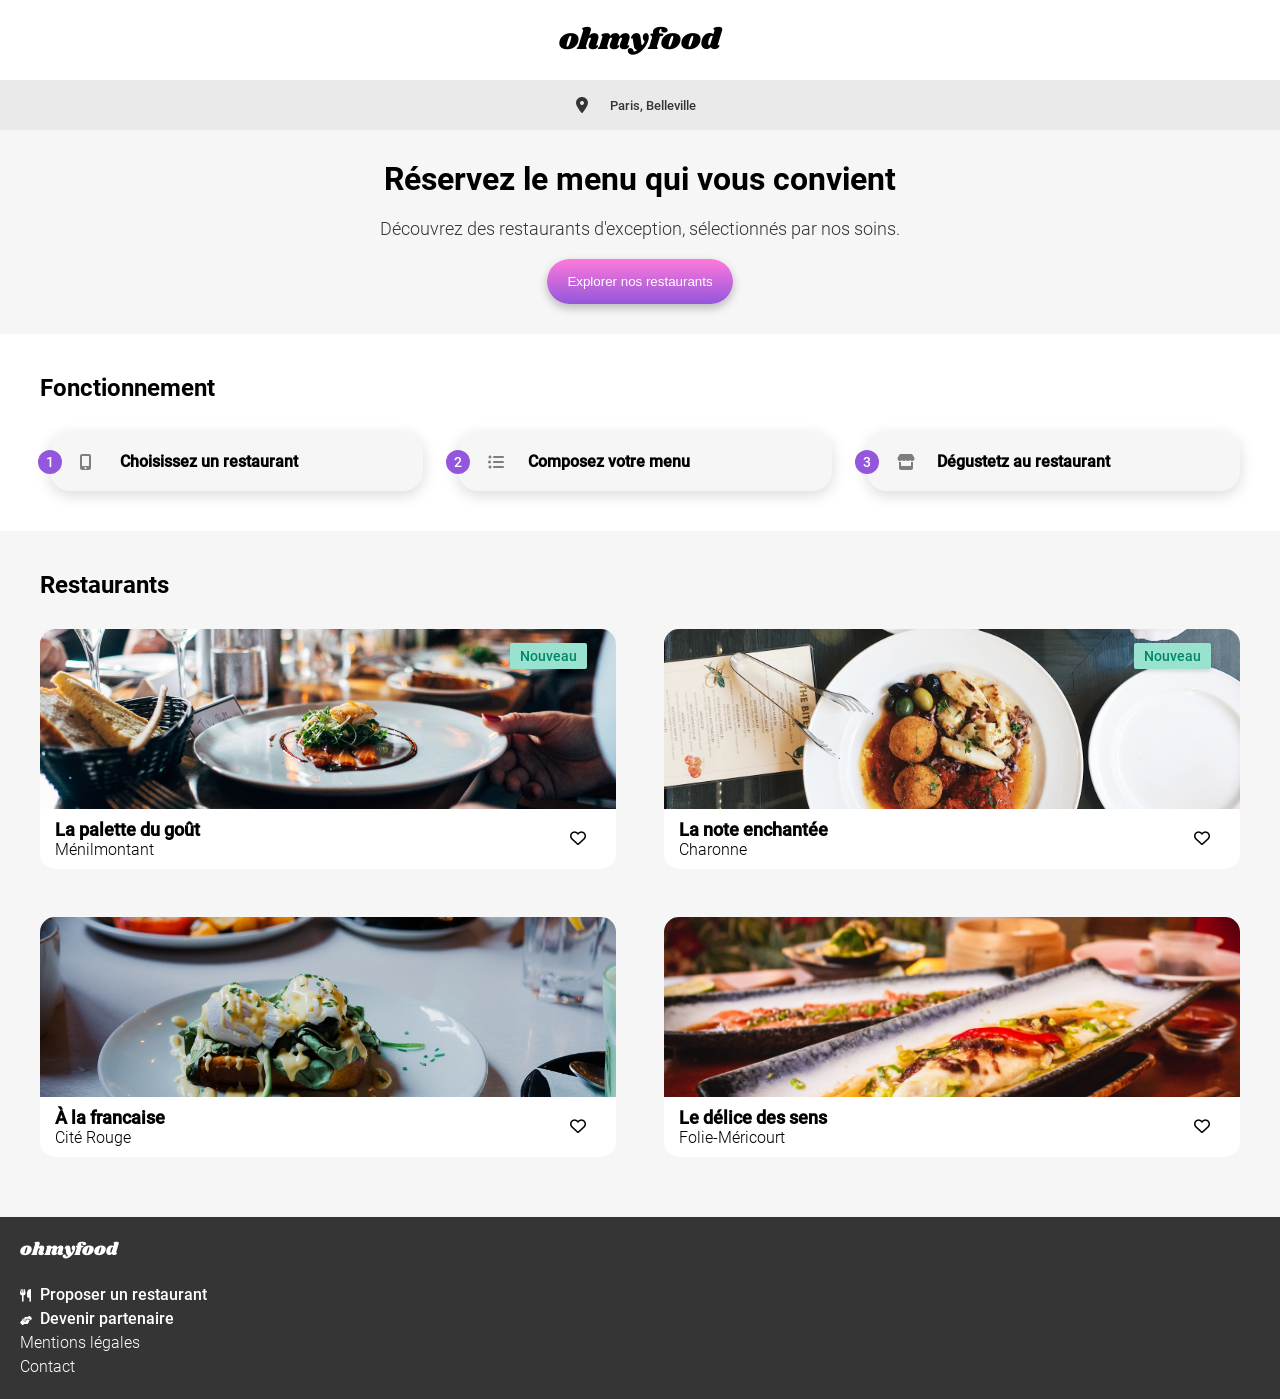
==== index.html @ 7be1683e "repository dedier projet 3" ====
<!DOCTYPE html>
<html lang="fr">
  <head>
    <meta charset="UTF-8" />
    <meta name="viewport" content="width=device-width, initial-scale=1.0" />
    <title>ohmyfood</title>

    <link rel="stylesheet" href="./assets/styles/styles.css" />

    <link
      rel="stylesheet"
      href="https://cdnjs.cloudflare.com/ajax/libs/font-awesome/6.4.0/css/all.min.css"
      integrity="sha512-iecdLmaskl7CVkqkXNQ/ZH/XLlvWZOJyj7Yy7tcenmpD1ypASozpmT/E0iPtmFIB46ZmdtAc9eNBvH0H/ZpiBw=="
      crossorigin="anonymous"
      referrerpolicy="no-referrer"
    />
  </head>
  <body>
    <header>
      <div class="logo-container">
        <h1>ohmyfood</h1>
      </div>
      <div class="location-container">
        <i class="fa-solid fa-location-dot"></i>
        <input type="text" id="location" placeholder="Paris, Belleville" />
      </div>
    </header>
    <main>
      <section class="intro">
        <h2>Réservez le menu qui vous convient</h2>
        <p>
          Découvrez des restaurants d'exception, sélectionnés par nos soins.
        </p>
        <button>Explorer nos restaurants</button>
      </section>
      <section class="functioning">
        <h2>Fonctionnement</h2>
        <div class="steps">
          <div class="step-1 step">
            <span>1</span>
            <i class="fa-solid fa-mobile-screen-button"></i>
            <h3>Choisissez un restaurant</h3>
          </div>
          <div class="step-2 step">
            <span>2</span>
            <i class="fa-solid fa-list-ul"></i>
            <h3>Composez votre menu</h3>
          </div>
          <div class="step-1 step">
            <span>3</span>
            <i class="fa-solid fa-store"></i>
            <h3>Dégustetz au restaurant</h3>
          </div>
        </div>
      </section>
      <section class="restaurants">
        <h2>Restaurants</h2>
        <div class="cards-container">
          <a href="./pages/La palette du goût.html">
            <div class="card card-1">
              <div class="img-container">
                <div class="new">Nouveau</div>
              </div>
              <div class="content">
                <div class="content-txt">
                  <h3 class="restaurant-name">La palette du goût</h3>
                  <p class="restaurant-location">Ménilmontant</p>
                </div>
                <div class="like"><i class="fa-regular fa-heart"></i></div>
              </div>
            </div>
          </a>
          <a href="./pages/La note enchantée.html">
            <div class="card card-2">
              <div class="img-container">
                <div class="new">Nouveau</div>
              </div>
              <div class="content">
                <div class="content-txt">
                  <h3 class="restaurant-name">La note enchantée</h3>
                  <p class="restaurant-location">Charonne</p>
                </div>
                <div class="like"><i class="fa-regular fa-heart"></i></div>
              </div>
            </div>
          </a>
          <a href="./pages/À la française.html">
            <div class="card card-3">
              <div class="img-container"></div>
              <div class="content">
                <div class="content-txt">
                  <h3 class="restaurant-name">À la francaise</h3>
                  <p class="restaurant-location">Cité Rouge</p>
                </div>
                <div class="like"><i class="fa-regular fa-heart"></i></div>
              </div>
            </div>
          </a>
          <a href="./pages/Le délice des sens.html">
            <div class="card card-4">
              <div class="img-container"></div>
              <div class="content">
                <div class="content-txt">
                  <h3 class="restaurant-name">Le délice des sens</h3>
                  <p class="restaurant-location">Folie-Méricourt</p>
                </div>
                <div class="like"><i class="fa-regular fa-heart"></i></div>
              </div>
            </div>
          </a>
        </div>
      </section>
    </main>
    <footer>
      <h2>ohmyfood</h2>
      <ul>
        <li>
          <a href="#"
            ><i class="fa-solid fa-utensils"></i>Proposer un restaurant</a
          >
        </li>
        <li>
          <a href="#"
            ><i class="fa-solid fa-handshake-angle"></i>Devenir partenaire</a
          >
        </li>
        <li><a href="#">Mentions légales</a></li>
        <li>
          <a href="#mailto:ohmyfood@hotmail.fr">Contact</a>
        </li>
      </ul>
    </footer>
  </body>
</html>
---- assets/styles/styles.css ----
@font-face {
  font-family: "RobotoLight";
  src: url("../fonts/Roboto/Roboto-Light.ttf");
}
@font-face {
  font-family: "RobotoMedium";
  src: url("../fonts/Roboto/Roboto-Medium.ttf");
}
@font-face {
  font-family: "RobotoBold";
  src: url("../fonts/Roboto/Roboto-Bold.ttf");
}
@font-face {
  font-family: "Shrikhand";
  src: url("../fonts/Shrikhand/Shrikhand-Regular.ttf");
}
* {
  margin: 0;
  padding: 0;
  box-sizing: border-box;
  list-style: none;
  text-decoration: none;
  color: black;
}
* h1 {
  font-family: "Shrikhand", sans-serif;
  font-size: 1.875rem;
  font-weight: 400;
}
* h2 {
  font-family: "RobotoBold", sans-serif;
  font-size: 1.5rem;
}
* h3 {
  font-family: "RobotoMedium", sans-serif;
  font-size: 1.125rem;
}
* p {
  font-family: "RobotoLight", sans-serif;
}

button {
  cursor: pointer;
  color: white;
  background: rgb(147, 86, 220);
  background: linear-gradient(0deg, rgb(147, 86, 220) 0%, rgb(255, 121, 218) 100%);
  padding: 15px 20px;
  border: none;
  border-radius: 25px;
  box-shadow: 0 4px 10px 0 rgba(0, 0, 0, 0.25);
}

.card {
  background: white;
  border-radius: 15px;
  height: 240px;
  margin-bottom: 20px;
}
.card .img-container {
  position: relative;
  height: 75%;
  border-radius: 15px 15px 0 0;
}
.card .img-container .new {
  background: #99E2D0;
  color: #008766;
  font-size: 0.875rem;
  box-shadow: 0 2px 4px 0 rgba(0, 0, 0, 0.15);
  width: -moz-fit-content;
  width: fit-content;
  padding: 5px 10px;
  border-radius: 2px;
  font-family: "RobotoMedium", sans-serif;
  position: absolute;
  top: 8%;
  right: 5%;
}
.card .content {
  height: 25%;
  display: flex;
  justify-content: space-between;
  align-items: center;
  padding: 0 30px 0 15px;
}

.card-1 .img-container {
  background: url(./../img/restaurants/jay-wennington-N_Y88TWmGwA-unsplash.jpg) center/cover;
}

.card-2 .img-container {
  background: url(./../img/restaurants/stil-u2Lp8tXIcjw-unsplash.jpg) center/cover;
}

.card-3 .img-container {
  background: url(./../img/restaurants/toa-heftiba-DQKerTsQwi0-unsplash.jpg) center/cover;
}

.card-4 .img-container {
  background: url(./../img/restaurants/louis-hansel-shotsoflouis-qNBGVyOCY8Q-unsplash.jpg) center/cover;
}

header .logo-container {
  display: flex;
  justify-content: center;
  align-items: center;
  height: 63px;
}
@media screen and (min-width: 770px) {
  header .logo-container {
    height: 80px;
  }
}
@media screen and (min-width: 1438px) {
  header .logo-container {
    height: 96px;
  }
}
header .location-container {
  display: flex;
  justify-content: center;
  align-items: center;
  gap: 17px;
  height: 50px;
  background: #EAEAEA;
}
header .location-container i {
  color: #353535;
}
header .location-container input {
  font-family: "RobotoMedium", sans-serif;
  background: none;
  border: none;
  width: 100px;
  padding: 5px;
  color: #353535;
}
header .location-container input::-moz-placeholder {
  color: #353535;
  opacity: 1;
}
header .location-container input::placeholder {
  color: #353535;
  opacity: 1;
}

footer {
  background: #353535;
  padding: 20px;
}
@media screen and (min-width: 1438px) {
  footer {
    position: relative;
    padding: 60px 25px 30px;
  }
}
footer h2 {
  font-family: "Shrikhand", sans-serif;
  font-weight: 400;
  font-size: 1.125rem;
  color: white;
  margin-bottom: 20px;
}
@media screen and (min-width: 1438px) {
  footer h2 {
    position: absolute;
    right: 5%;
  }
}
@media screen and (min-width: 1438px) {
  footer ul {
    display: flex;
    gap: 16px;
    justify-content: center;
    margin-left: 300px;
  }
}
footer ul li {
  line-height: 1.5rem;
}
footer ul li i {
  font-size: 0.8rem;
  color: white;
  width: 20px;
}
footer ul li:nth-child(2) i {
  font-size: 0.6rem;
}
footer ul li a {
  font-family: "RobotoMedium", sans-serif;
  font-size: 1rem;
  color: white;
}
footer ul :nth-child(3) a, footer ul :nth-child(4) a {
  font-family: "RobotoLight", sans-serif;
  font-weight: 400;
}

.intro {
  text-align: center;
  padding: 30px;
  background: #F6F6F6;
}
.intro h2 {
  margin-bottom: 20px;
}
@media screen and (min-width: 770px) {
  .intro h2 {
    font-size: 2rem;
  }
}
@media screen and (min-width: 1438px) {
  .intro h2 {
    font-size: 2.5rem;
  }
}
.intro p {
  margin-bottom: 20px;
  color: #353535;
  font-size: 1.125rem;
}

.functioning {
  padding: 30px;
}
@media screen and (min-width: 770px) {
  .functioning {
    padding: 40px 120px;
  }
}
@media screen and (min-width: 1000px) {
  .functioning {
    padding: 40px;
  }
}
@media screen and (min-width: 1438px) {
  .functioning {
    padding: 50px 180px;
  }
}
.functioning h2 {
  margin-bottom: 30px;
}
.functioning .steps {
  display: flex;
  justify-content: center;
  align-items: center;
  flex-direction: column;
  gap: 25px;
}
@media screen and (min-width: 1000px) {
  .functioning .steps {
    flex-direction: row;
  }
}
@media screen and (min-width: 1438px) {
  .functioning .steps {
    flex-direction: row;
  }
}
.functioning .steps .step {
  display: flex;
  align-items: center;
  background: #F6F6F6;
  border-radius: 20px;
  box-shadow: 0 4px 15px 0 rgba(0, 0, 0, 0.15);
  position: relative;
  width: 100%;
  padding: 20px;
  margin-left: 10px;
}
.functioning .steps .step i {
  color: #7E7E7E;
  width: 40px;
  margin-left: 10px;
}
.functioning .steps .step span {
  position: absolute;
  left: 0px;
  top: 50%;
  transform: translate(-50%, -50%);
  background: #9356DC;
  padding: 10px;
  height: 24px;
  width: 24px;
  border-radius: 50px;
  display: flex;
  justify-content: center;
  align-items: center;
  color: white;
  font-size: 0.886rem;
  font-family: "RobotoMedium", sans-serif;
}
.functioning .steps .step h3 {
  font-size: 1rem;
}

.restaurants {
  padding: 50px 20px;
  background: #F6F6F6;
}
@media screen and (min-width: 770px) {
  .restaurants {
    padding: 50px 120px;
  }
}
@media screen and (min-width: 1000px) {
  .restaurants {
    padding: 40px;
  }
}
@media screen and (min-width: 1438px) {
  .restaurants {
    padding: 50px 180px 14px;
  }
}
.restaurants h2 {
  margin-bottom: 30px;
}
.restaurants .cards-container {
  display: flex;
  justify-content: center;
  align-items: center;
  flex-direction: column;
}
@media screen and (min-width: 770px) {
  .restaurants .cards-container {
    flex-direction: row;
    flex-wrap: wrap;
    gap: 28px;
    justify-content: space-between;
  }
}
@media screen and (min-width: 1438px) {
  .restaurants .cards-container {
    flex-direction: row;
    flex-wrap: wrap;
    gap: 28px;
    justify-content: space-between;
  }
}
.restaurants .cards-container a {
  width: 100%;
}
@media screen and (min-width: 1000px) {
  .restaurants .cards-container a {
    width: 48%;
  }
}
header .logo-container {
  position: relative;
}
header .logo-container .go-back {
  height: 100%;
  width: 70px;
  position: absolute;
  top: 0;
  left: 0;
  display: flex;
  justify-content: center;
  align-items: center;
  font-size: 1.5rem;
}
header .img-container {
  height: 30vh;
  width: 100%;
}
header .img-container .img-palette {
  background: url(./../img/restaurants/jay-wennington-N_Y88TWmGwA-unsplash.jpg) center/cover;
  width: 100%;
  height: 40vh;
}
header .img-container .img-delice {
  background: url(./../img/restaurants/louis-hansel-shotsoflouis-qNBGVyOCY8Q-unsplash.jpg) center/cover;
  width: 100%;
  height: 40vh;
}
header .img-container .img-note {
  background: url(./../img/restaurants/stil-u2Lp8tXIcjw-unsplash.jpg) center/cover;
  width: 100%;
  height: 40vh;
}
header .img-container .img-francaise {
  background: url(./../img/restaurants/toa-heftiba-DQKerTsQwi0-unsplash.jpg) center/cover;
  width: 100%;
  height: 40vh;
}

.menu {
  max-width: 1055px;
  margin: 0 auto;
  background: #EAEAEA;
  border-radius: 40px 40px 0 0;
  padding: 30px 10px;
  display: flex;
  flex-direction: column;
  align-items: center;
}
.menu .restaurant-name {
  display: flex;
  align-items: center;
  justify-content: space-between;
  padding-right: 30px;
  width: 100%;
  gap: 30px;
}
@media screen and (min-width: 766px) {
  .menu .restaurant-name {
    justify-content: center;
  }
}
.menu .restaurant-name h2 {
  font-family: "Shrikhand", sans-serif;
  font-weight: 400;
  font-size: 1.75rem;
}
.menu .restaurant-name i {
  font-size: 1.5rem;
}
.menu .starters, .menu .dishes, .menu .desserts {
  width: 100%;
  max-width: 634px;
  margin: 0 auto;
}
.menu .starters h4, .menu .dishes h4, .menu .desserts h4 {
  font-family: "RobotoLight", sans-serif;
  font-weight: 300;
  position: relative;
  margin: 30px 0 20px;
  text-transform: uppercase;
}
.menu .starters h4::after, .menu .dishes h4::after, .menu .desserts h4::after {
  content: "";
  position: absolute;
  height: 3px;
  width: 40px;
  background: #99E2D0;
  bottom: -10px;
  left: 0;
  z-index: 1000;
}
.menu .starters .meal, .menu .dishes .meal, .menu .desserts .meal {
  padding: 10px;
  border-radius: 15px;
  color: white;
  box-shadow: 0 4px 15px 0 rgba(0, 0, 0, 0.1);
  position: relative;
  line-height: 1.5rem;
  margin-bottom: 10px;
}
.menu .starters .meal h3, .menu .dishes .meal h3, .menu .desserts .meal h3 {
  font-weight: 500;
}
.menu .starters .meal p, .menu .dishes .meal p, .menu .desserts .meal p {
  font-size: 15px;
}
.menu .starters .meal span, .menu .dishes .meal span, .menu .desserts .meal span {
  position: absolute;
  right: 5%;
  bottom: 15%;
  font-weight: 700;
  font-family: "RobotoMedium", sans-serif;
  font-size: 15px;
}
.menu button {
  margin-top: 20px;
  padding: 15px 45px;
}/*# sourceMappingURL=styles.css.map */
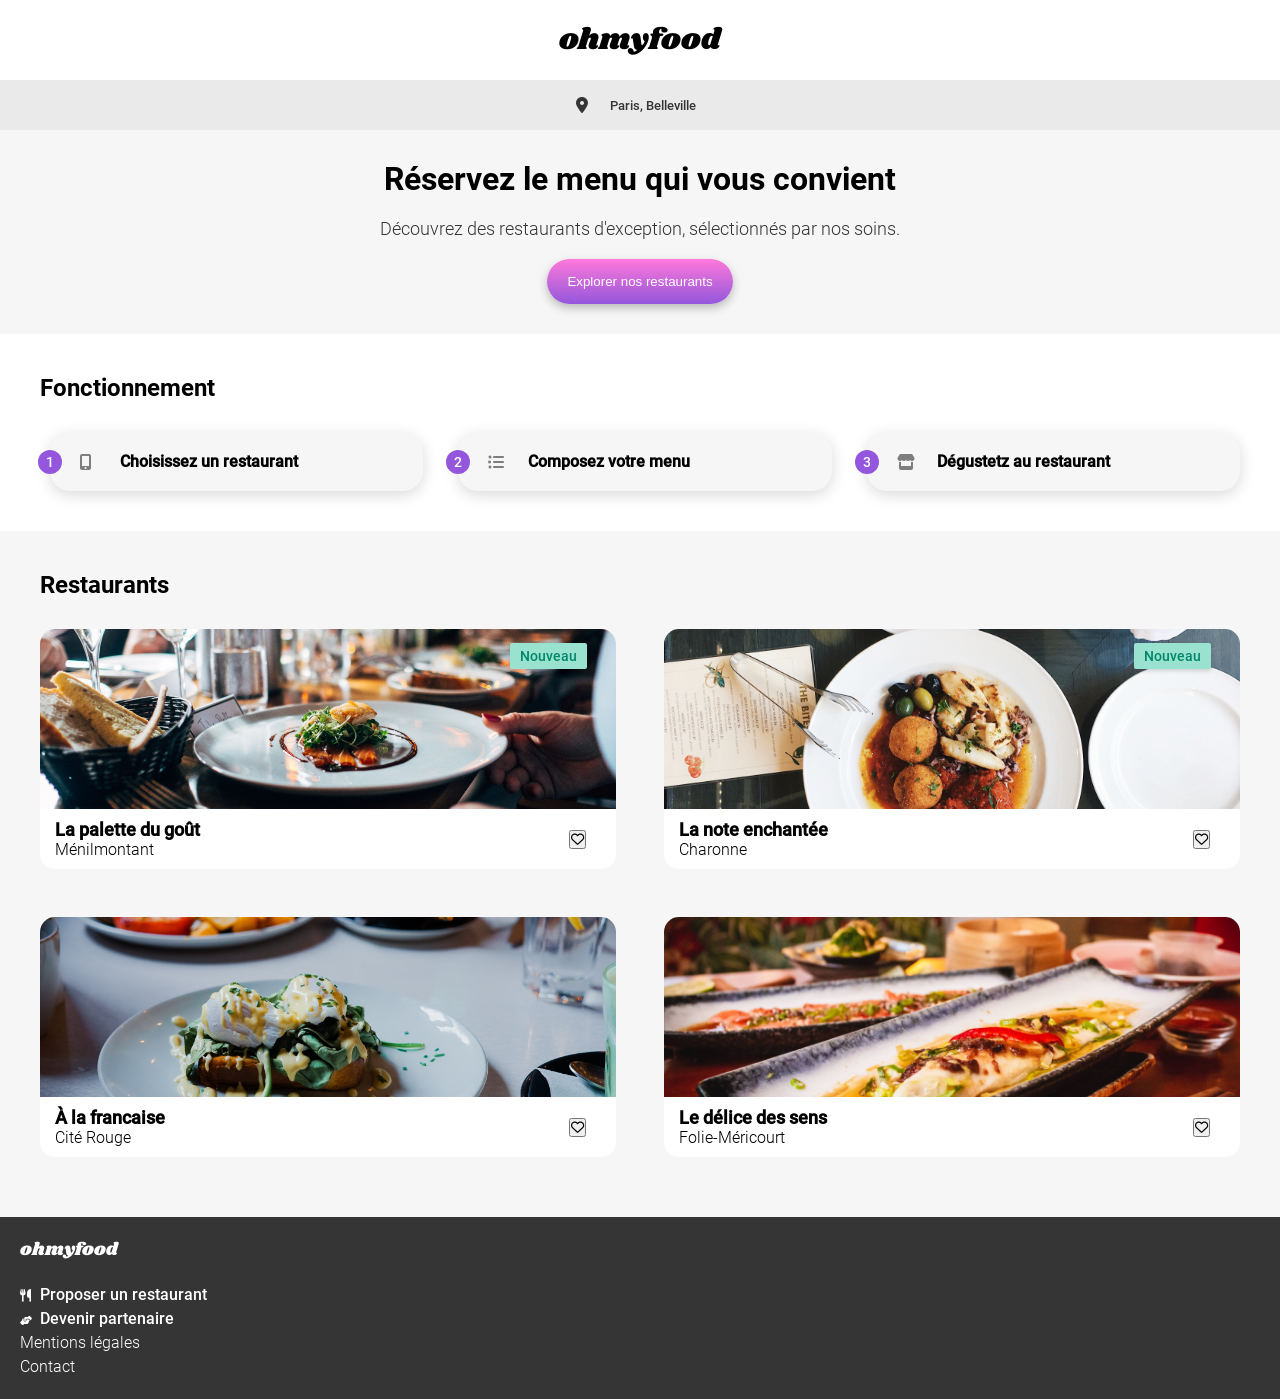
==== commit 32497117: "modif buttons pas fini" ====
--- a/index.html
+++ b/index.html
@@ -31,7 +31,7 @@
         <p>
           Découvrez des restaurants d'exception, sélectionnés par nos soins.
         </p>
-        <button>Explorer nos restaurants</button>
+        <button class="big-button">Explorer nos restaurants</button>
       </section>
       <section class="functioning">
         <h2>Fonctionnement</h2>
@@ -56,35 +56,39 @@
       <section class="restaurants">
         <h2>Restaurants</h2>
         <div class="cards-container">
-          <a href="./pages/La palette du goût.html">
+          <a href="./pages/Lapalettedugoût.html">
             <div class="card card-1">
               <div class="img-container">
-                <div class="new">Nouveau</div>
+                <button class="new">Nouveau</button>
               </div>
               <div class="content">
                 <div class="content-txt">
                   <h3 class="restaurant-name">La palette du goût</h3>
                   <p class="restaurant-location">Ménilmontant</p>
                 </div>
-                <div class="like"><i class="fa-regular fa-heart"></i></div>
+                <button class="like">
+                  <i class="fa-regular fa-heart"></i>
+                </button>
               </div>
             </div>
           </a>
-          <a href="./pages/La note enchantée.html">
+          <a href="./pages/Lanoteenchantée.html">
             <div class="card card-2">
               <div class="img-container">
-                <div class="new">Nouveau</div>
+                <button class="new">Nouveau</button>
               </div>
               <div class="content">
                 <div class="content-txt">
                   <h3 class="restaurant-name">La note enchantée</h3>
                   <p class="restaurant-location">Charonne</p>
                 </div>
-                <div class="like"><i class="fa-regular fa-heart"></i></div>
+                <button class="like">
+                  <i class="fa-regular fa-heart"></i>
+                </button>
               </div>
             </div>
           </a>
-          <a href="./pages/À la française.html">
+          <a href="./pages/Àlafrançaise.html">
             <div class="card card-3">
               <div class="img-container"></div>
               <div class="content">
@@ -92,11 +96,13 @@
                   <h3 class="restaurant-name">À la francaise</h3>
                   <p class="restaurant-location">Cité Rouge</p>
                 </div>
-                <div class="like"><i class="fa-regular fa-heart"></i></div>
+                <button class="like">
+                  <i class="fa-regular fa-heart"></i>
+                </button>
               </div>
             </div>
           </a>
-          <a href="./pages/Le délice des sens.html">
+          <a href="./pages/Ledélicedessens.html">
             <div class="card card-4">
               <div class="img-container"></div>
               <div class="content">
@@ -104,7 +110,9 @@
                   <h3 class="restaurant-name">Le délice des sens</h3>
                   <p class="restaurant-location">Folie-Méricourt</p>
                 </div>
-                <div class="like"><i class="fa-regular fa-heart"></i></div>
+                <button class="like">
+                  <i class="fa-regular fa-heart"></i>
+                </button>
               </div>
             </div>
           </a>
--- a/assets/styles/styles.css
+++ b/assets/styles/styles.css
@@ -39,29 +39,22 @@
   font-family: "RobotoLight", sans-serif;
 }
 
-button {
+.big-button {
   cursor: pointer;
   color: white;
-  background: rgb(147, 86, 220);
   background: linear-gradient(0deg, rgb(147, 86, 220) 0%, rgb(255, 121, 218) 100%);
   padding: 15px 20px;
   border: none;
   border-radius: 25px;
   box-shadow: 0 4px 10px 0 rgba(0, 0, 0, 0.25);
-}
-
-.card {
-  background: white;
-  border-radius: 15px;
-  height: 240px;
-  margin-bottom: 20px;
-}
-.card .img-container {
-  position: relative;
-  height: 75%;
-  border-radius: 15px 15px 0 0;
-}
-.card .img-container .new {
+  transition: 0.2s;
+}
+.big-button:hover {
+  opacity: 0.9;
+  box-shadow: 0px 4px 15px 0px rgba(0, 0, 0, 0.35);
+}
+
+.new {
   background: #99E2D0;
   color: #008766;
   font-size: 0.875rem;
@@ -74,6 +67,19 @@
   position: absolute;
   top: 8%;
   right: 5%;
+  border: none;
+}
+
+.card {
+  background: white;
+  border-radius: 15px;
+  height: 240px;
+  margin-bottom: 20px;
+}
+.card .img-container {
+  position: relative;
+  height: 75%;
+  border-radius: 15px 15px 0 0;
 }
 .card .content {
   height: 25%;
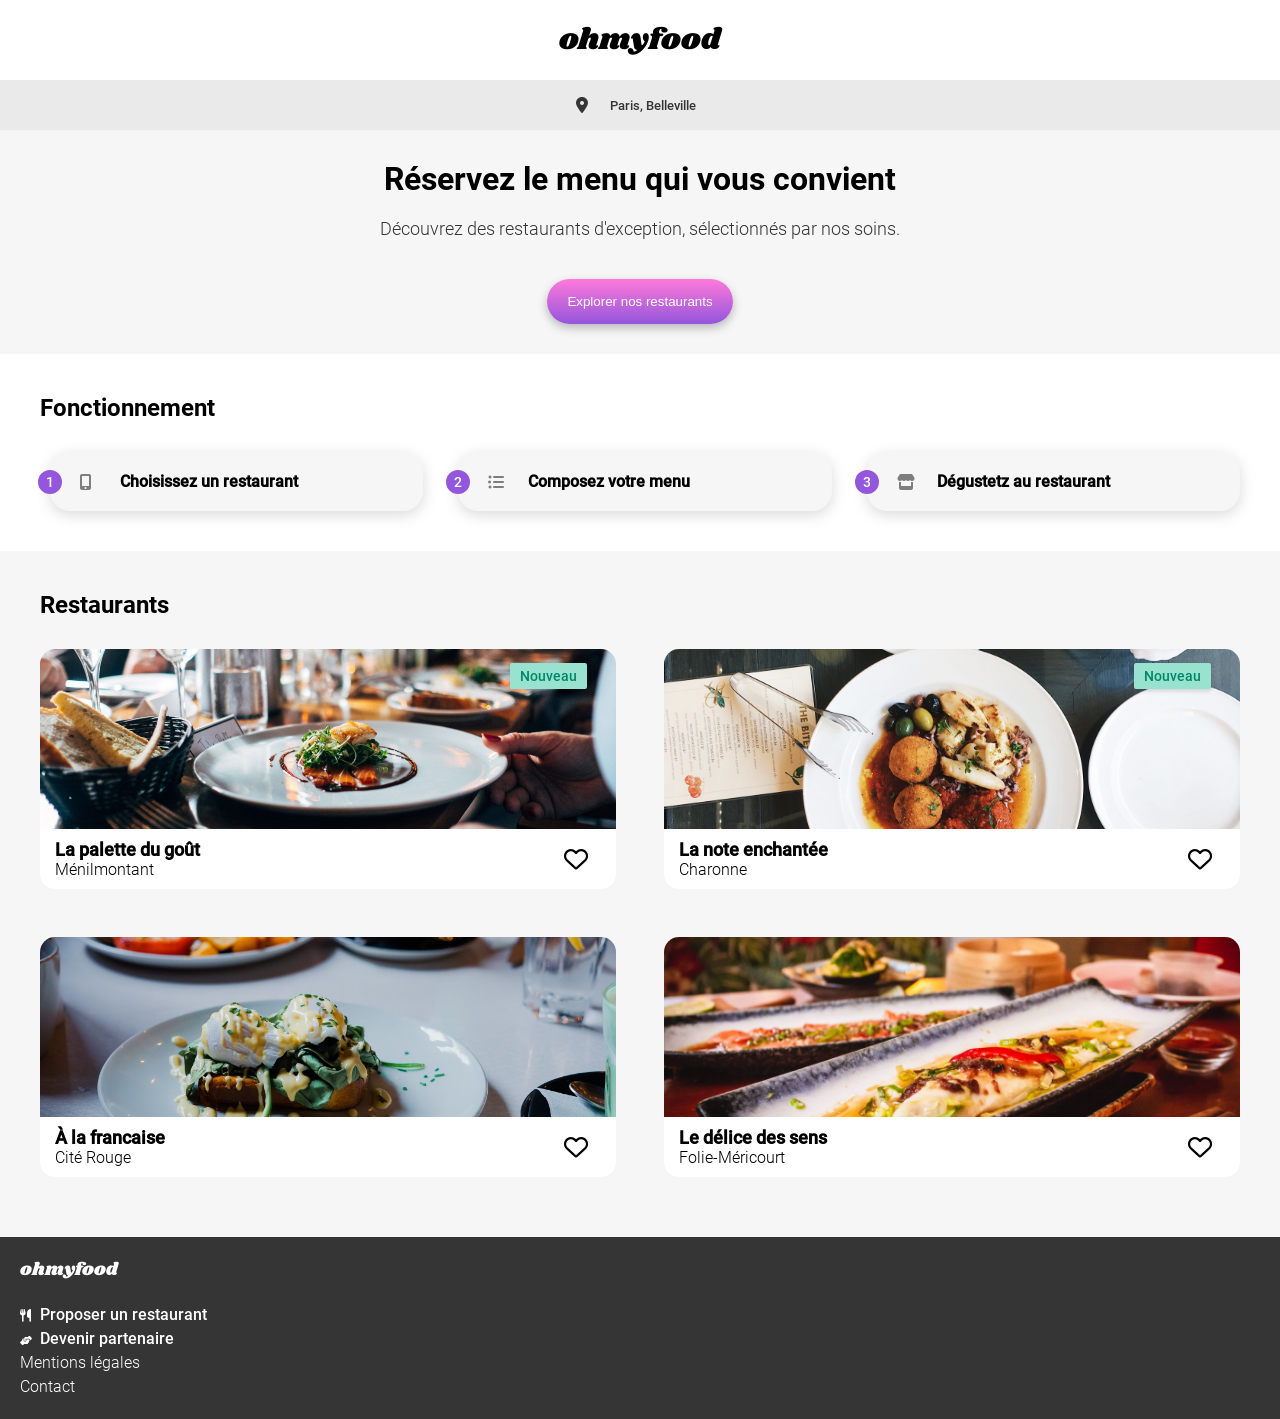
==== commit 4a173c77: "button heart ok" ====
--- a/index.html
+++ b/index.html
@@ -67,7 +67,8 @@
                   <p class="restaurant-location">Ménilmontant</p>
                 </div>
                 <button class="like">
-                  <i class="fa-regular fa-heart"></i>
+                  <i class="fa-regular fa-heart empty"></i>
+                  <i class="fa-solid fa-heart full"></i>
                 </button>
               </div>
             </div>
@@ -83,7 +84,8 @@
                   <p class="restaurant-location">Charonne</p>
                 </div>
                 <button class="like">
-                  <i class="fa-regular fa-heart"></i>
+                  <i class="fa-regular fa-heart empty"></i>
+                  <i class="fa-solid fa-heart full"></i>
                 </button>
               </div>
             </div>
@@ -97,7 +99,8 @@
                   <p class="restaurant-location">Cité Rouge</p>
                 </div>
                 <button class="like">
-                  <i class="fa-regular fa-heart"></i>
+                  <i class="fa-regular fa-heart empty"></i>
+                  <i class="fa-solid fa-heart full"></i>
                 </button>
               </div>
             </div>
@@ -111,7 +114,8 @@
                   <p class="restaurant-location">Folie-Méricourt</p>
                 </div>
                 <button class="like">
-                  <i class="fa-regular fa-heart"></i>
+                  <i class="fa-regular fa-heart empty"></i>
+                  <i class="fa-solid fa-heart full"></i>
                 </button>
               </div>
             </div>
--- a/assets/styles/styles.css
+++ b/assets/styles/styles.css
@@ -40,6 +40,7 @@
 }
 
 .big-button {
+  margin-top: 20px;
   cursor: pointer;
   color: white;
   background: linear-gradient(0deg, rgb(147, 86, 220) 0%, rgb(255, 121, 218) 100%);
@@ -55,6 +56,7 @@
 }
 
 .new {
+  cursor: pointer;
   background: #99E2D0;
   color: #008766;
   font-size: 0.875rem;
@@ -70,6 +72,38 @@
   border: none;
 }
 
+.like {
+  border: none;
+  background: none;
+  position: relative;
+  height: 100%;
+}
+.like i {
+  transition: 0.2s;
+  position: relative;
+  cursor: pointer;
+  font-size: 1.5rem;
+  position: absolute;
+  left: -40px;
+  top: 50%;
+  transform: translate(-50%, -50%);
+}
+.like .empty {
+  opacity: 1;
+}
+.like .empty:hover {
+  opacity: 0;
+}
+.like .full {
+  opacity: 0;
+}
+.like .full:hover {
+  opacity: 1;
+  background: linear-gradient(0deg, rgb(255, 121, 218) 0%, rgb(147, 86, 220) 100%);
+  -webkit-background-clip: text;
+  -webkit-text-fill-color: transparent;
+}
+
 .card {
   background: white;
   border-radius: 15px;
@@ -86,7 +120,7 @@
   display: flex;
   justify-content: space-between;
   align-items: center;
-  padding: 0 30px 0 15px;
+  padding: 0 0 0 15px;
 }
 
 .card-1 .img-container {
@@ -419,9 +453,6 @@
   font-weight: 400;
   font-size: 1.75rem;
 }
-.menu .restaurant-name i {
-  font-size: 1.5rem;
-}
 .menu .starters, .menu .dishes, .menu .desserts {
   width: 100%;
   max-width: 634px;
@@ -467,7 +498,14 @@
   font-family: "RobotoMedium", sans-serif;
   font-size: 15px;
 }
-.menu button {
-  margin-top: 20px;
+.menu .big-button {
   padding: 15px 45px;
+}
+.menu .like {
+  left: 30px;
+}
+@media screen and (min-width: 766px) {
+  .menu .like {
+    margin-left: 30px;
+  }
 }/*# sourceMappingURL=styles.css.map */
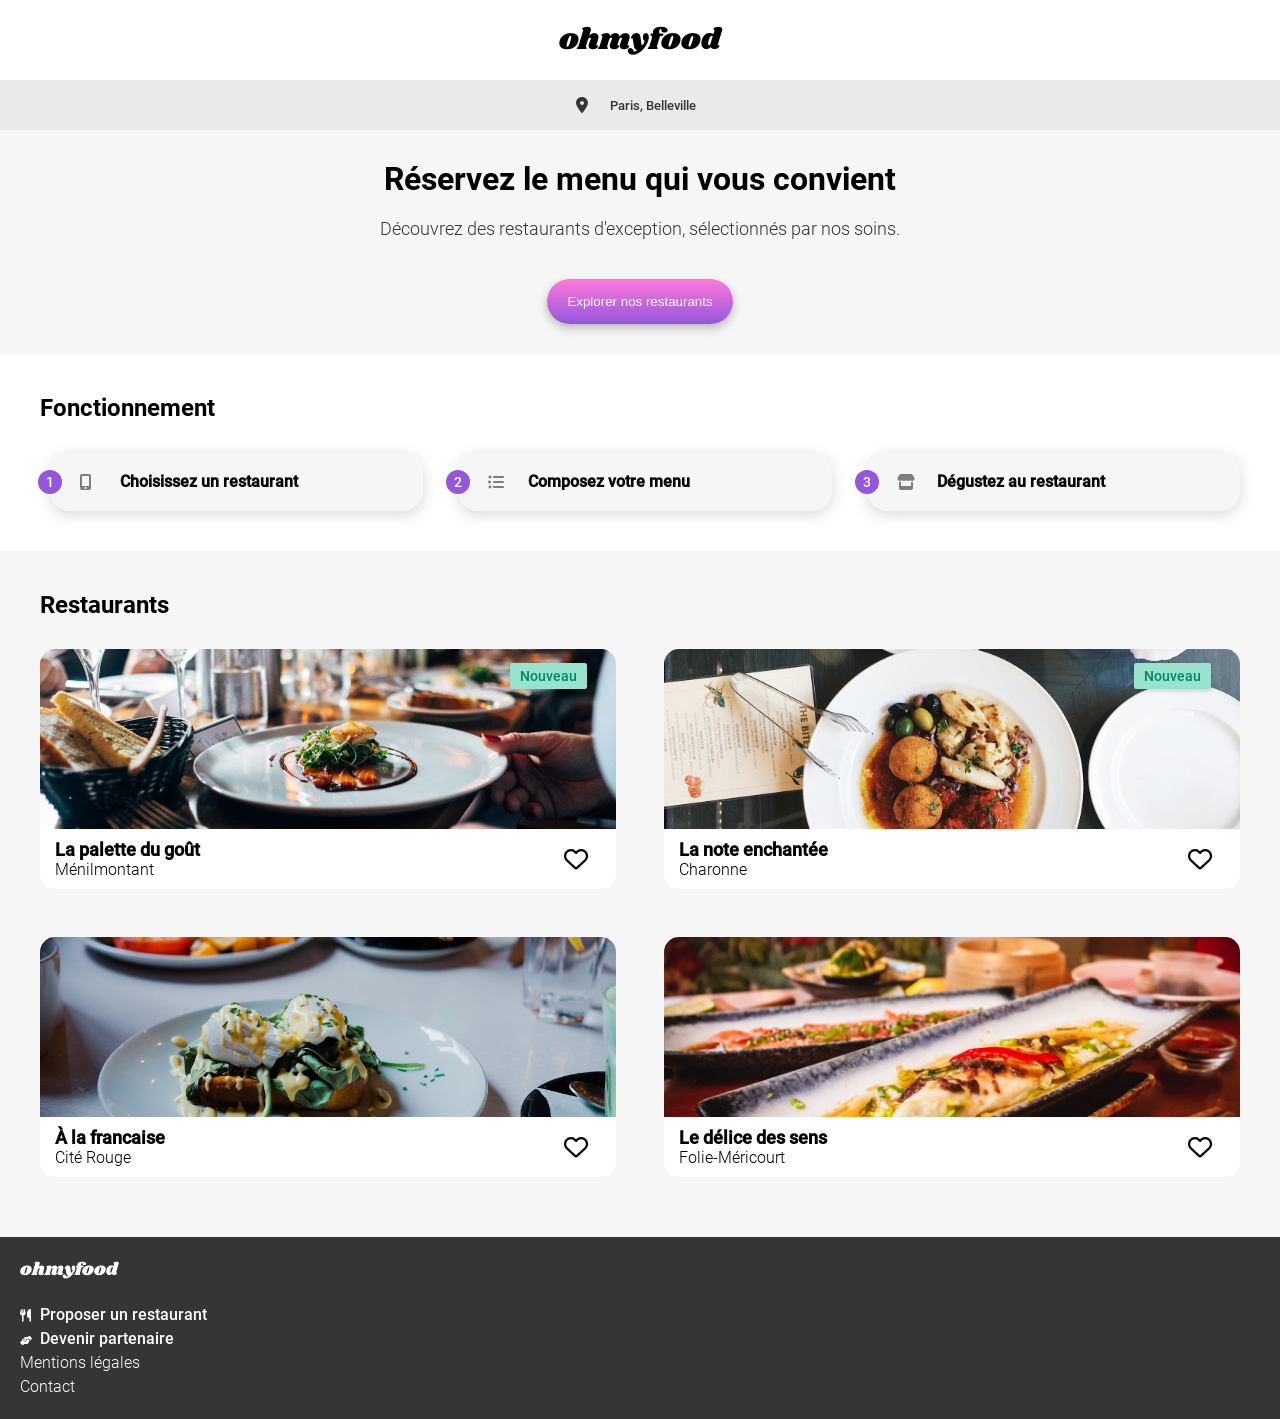
==== commit a88ed354: "faute d'ortographe a deguster corrigée" ====
--- a/index.html
+++ b/index.html
@@ -16,6 +16,7 @@
     />
   </head>
   <body>
+    <div class="loader"></div>
     <header>
       <div class="logo-container">
         <h1>ohmyfood</h1>
@@ -49,7 +50,7 @@
           <div class="step-1 step">
             <span>3</span>
             <i class="fa-solid fa-store"></i>
-            <h3>Dégustetz au restaurant</h3>
+            <h3>Dégustez au restaurant</h3>
           </div>
         </div>
       </section>
@@ -138,7 +139,7 @@
         </li>
         <li><a href="#">Mentions légales</a></li>
         <li>
-          <a href="#mailto:ohmyfood@hotmail.fr">Contact</a>
+          <a href="mailto:ohmyfood@hotmail.fr">Contact</a>
         </li>
       </ul>
     </footer>
--- a/assets/styles/styles.css
+++ b/assets/styles/styles.css
@@ -37,6 +37,68 @@
 }
 * p {
   font-family: "RobotoLight", sans-serif;
+}
+
+.loader {
+  position: fixed;
+  top: 0;
+  left: 0;
+  width: 100vw;
+  height: 100vh;
+  background: #99E2D0;
+  z-index: 9000;
+  display: flex;
+  justify-content: center;
+  align-items: center;
+  opacity: 1;
+  visibility: visible;
+  animation: loaderFade 1.5s ease forwards;
+  animation-iteration-count: 1;
+}
+.loader::after {
+  content: "";
+  height: 75px;
+  width: 75px;
+  border: 35px solid #9356DC;
+  border-top: 35px solid #FF79DA;
+  z-index: 9999;
+  animation: loading 2s ease-in-out infinite;
+}
+@keyframes loading {
+  0% {
+    transform: rotate(0deg);
+  }
+  25% {
+    transform: rotate(90deg);
+  }
+  50% {
+    transform: rotate(180deg);
+  }
+  75% {
+    transform: rotate(270deg);
+  }
+  100% {
+    transform: rotate(360deg);
+  }
+}
+@keyframes loaderFade {
+  0% {
+    background: white;
+    opacity: 1;
+    visibility: visible;
+  }
+  10% {
+    opacity: 1;
+    visibility: visible;
+  }
+  80% {
+    opacity: 1;
+    visibility: visible;
+  }
+  100% {
+    opacity: 0;
+    visibility: hidden;
+  }
 }
 
 .big-button {
@@ -476,27 +538,90 @@
   z-index: 1000;
 }
 .menu .starters .meal, .menu .dishes .meal, .menu .desserts .meal {
-  padding: 10px;
+  overflow: hidden;
+  display: grid;
+  grid-template-columns: 1fr auto;
+  height: 69px;
+  justify-content: space-between;
+  cursor: pointer;
   border-radius: 15px;
   color: white;
   box-shadow: 0 4px 15px 0 rgba(0, 0, 0, 0.1);
   position: relative;
   line-height: 1.5rem;
   margin-bottom: 10px;
-}
-.menu .starters .meal h3, .menu .dishes .meal h3, .menu .desserts .meal h3 {
+  opacity: 0;
+  transform: translateY(20px);
+  animation: fadeInUp 0.5s ease-out forwards;
+}
+.menu .starters .meal:nth-child(2), .menu .dishes .meal:nth-child(2), .menu .desserts .meal:nth-child(2) {
+  animation-delay: 0.2s;
+}
+.menu .starters .meal:nth-child(3), .menu .dishes .meal:nth-child(3), .menu .desserts .meal:nth-child(3) {
+  animation-delay: 0.4s;
+}
+.menu .starters .meal:nth-child(4), .menu .dishes .meal:nth-child(4), .menu .desserts .meal:nth-child(4) {
+  animation-delay: 0.6s;
+}
+.menu .starters .meal:nth-child(5), .menu .dishes .meal:nth-child(5), .menu .desserts .meal:nth-child(5) {
+  animation-delay: 0.8s;
+}
+.menu .starters .meal:hover .meal-check, .menu .dishes .meal:hover .meal-check, .menu .desserts .meal:hover .meal-check {
+  transform: translateX(-59px);
+  position: relative;
+}
+.menu .starters .meal:hover .meal-check .meal-checked, .menu .dishes .meal:hover .meal-check .meal-checked, .menu .desserts .meal:hover .meal-check .meal-checked {
+  visibility: visible;
+}
+.menu .starters .meal .meal-txt, .menu .dishes .meal .meal-txt, .menu .desserts .meal .meal-txt {
+  white-space: nowrap;
+  overflow: hidden;
+  padding: 15px;
+  position: relative;
+}
+.menu .starters .meal .meal-txt h3, .menu .dishes .meal .meal-txt h3, .menu .desserts .meal .meal-txt h3 {
   font-weight: 500;
-}
-.menu .starters .meal p, .menu .dishes .meal p, .menu .desserts .meal p {
+  text-align: left;
+}
+.menu .starters .meal .meal-txt p, .menu .dishes .meal .meal-txt p, .menu .desserts .meal .meal-txt p {
   font-size: 15px;
-}
-.menu .starters .meal span, .menu .dishes .meal span, .menu .desserts .meal span {
+  text-align: left;
+}
+.menu .starters .meal .meal-txt h3, .menu .starters .meal .meal-txt p, .menu .dishes .meal .meal-txt h3, .menu .dishes .meal .meal-txt p, .menu .desserts .meal .meal-txt h3, .menu .desserts .meal .meal-txt p {
+  white-space: nowrap;
+  overflow: hidden;
+  text-overflow: ellipsis;
+}
+.menu .starters .meal .meal-check, .menu .dishes .meal .meal-check, .menu .desserts .meal .meal-check {
   position: absolute;
-  right: 5%;
-  bottom: 15%;
+  right: 0;
+  transition: 0.5s;
+  height: 100%;
+  display: flex;
+  align-items: flex-end;
+}
+.menu .starters .meal .meal-check .meal-price, .menu .dishes .meal .meal-check .meal-price, .menu .desserts .meal .meal-check .meal-price {
+  width: 51px;
   font-weight: 700;
   font-family: "RobotoMedium", sans-serif;
   font-size: 15px;
+  padding: 0 15px 6px 9px;
+  transform: translateX(59px);
+  background: #EAEAEA;
+}
+.menu .starters .meal .meal-check .meal-checked, .menu .dishes .meal .meal-check .meal-checked, .menu .desserts .meal .meal-check .meal-checked {
+  display: flex;
+  justify-content: center;
+  align-items: center;
+  height: 69px;
+  width: 59px;
+  border-radius: 0 15px 15px 0;
+  background: #99E2D0;
+  transform: translateX(59px);
+}
+.menu .starters .meal .meal-check .meal-checked i, .menu .dishes .meal .meal-check .meal-checked i, .menu .desserts .meal .meal-check .meal-checked i {
+  color: white;
+  font-size: 1.25rem;
 }
 .menu .big-button {
   padding: 15px 45px;
@@ -508,4 +633,15 @@
   .menu .like {
     margin-left: 30px;
   }
+}
+
+@keyframes fadeInUp {
+  0% {
+    opacity: 0;
+    transform: translateY(20px);
+  }
+  100% {
+    opacity: 1;
+    transform: translateY(0);
+  }
 }/*# sourceMappingURL=styles.css.map */
